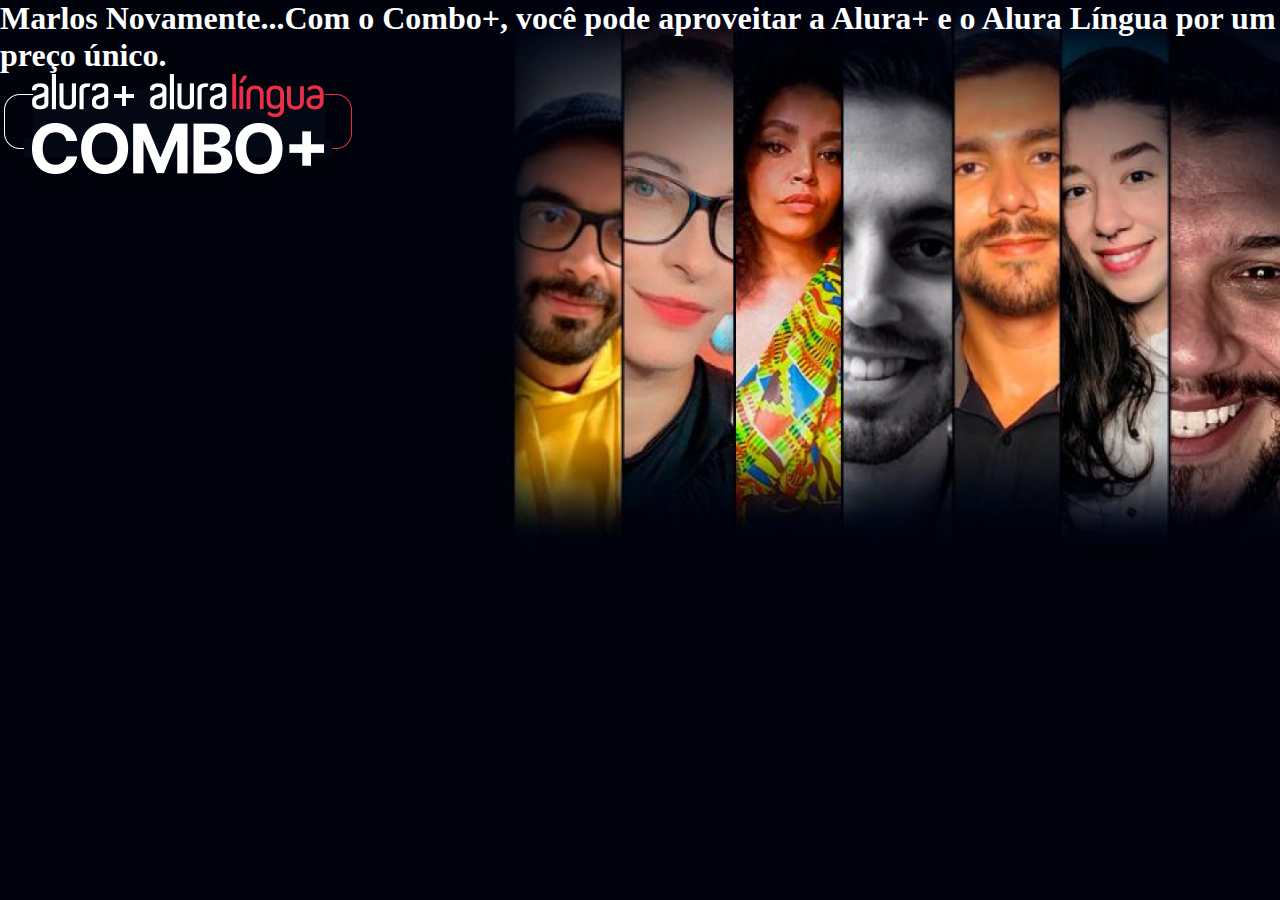
==== page/index.html @ 713e956b "config: Adcionando devcontainer" ====
<!DOCTYPE html>
<html>

<head>
    <title>Aura Plus</title>
    <meta charset="UTF-8">
    <meta name="viewport" content="width=device-width, initial-scale=1.0">
    <link rel="stylesheet" type="text/css" href="styles.css">
</head>

<body>
    <section class="container principal">
        <h1>Marlos Novamente...Com o Combo+, você pode aproveitar a Alura+ e o Alura Língua por um preço único.</h1>
        <img src="img/Combo.png" alt="O combo+ é a junção do alura+ e alura língua ">
    </section>
</body>
---- page/styles.css ----
:root{
    --branco-principal: #ffffff;
    --cinza-segundario: #C0C0C0;
    --botao-azul: #167BF7;
    --cor-de-fundo: #00030C;
}

body{
    background-color: var(--cor-de-fundo);
    color: var(--branco-principal);
}

* {
    margin: 0;
    padding: 0;
    box-sizing: border-box;
}

.principal{
    background-image: url("img/Background.png");
    background-repeat: no-repeat;
    background-size: contain;
}

.container{
    height: 100vh;
}
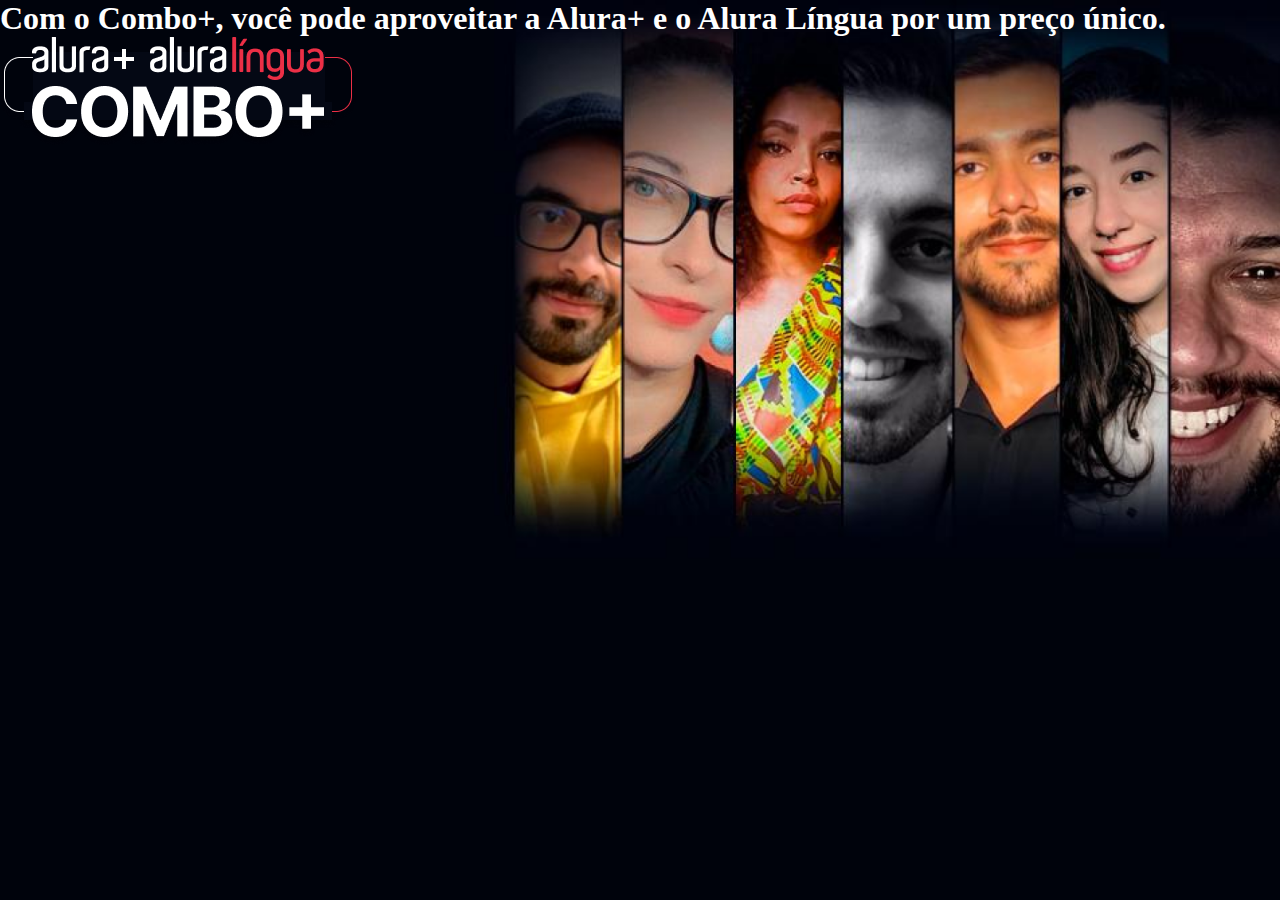
==== commit a353d8fc: "config: ajuste de config. do devcontainer" ====
--- a/page/index.html
+++ b/page/index.html
@@ -10,7 +10,7 @@
 
 <body>
     <section class="container principal">
-        <h1>Marlos Novamente...Com o Combo+, você pode aproveitar a Alura+ e o Alura Língua por um preço único.</h1>
+        <h1>Com o Combo+, você pode aproveitar a Alura+ e o Alura Língua por um preço único.</h1>
         <img src="img/Combo.png" alt="O combo+ é a junção do alura+ e alura língua ">
     </section>
 </body>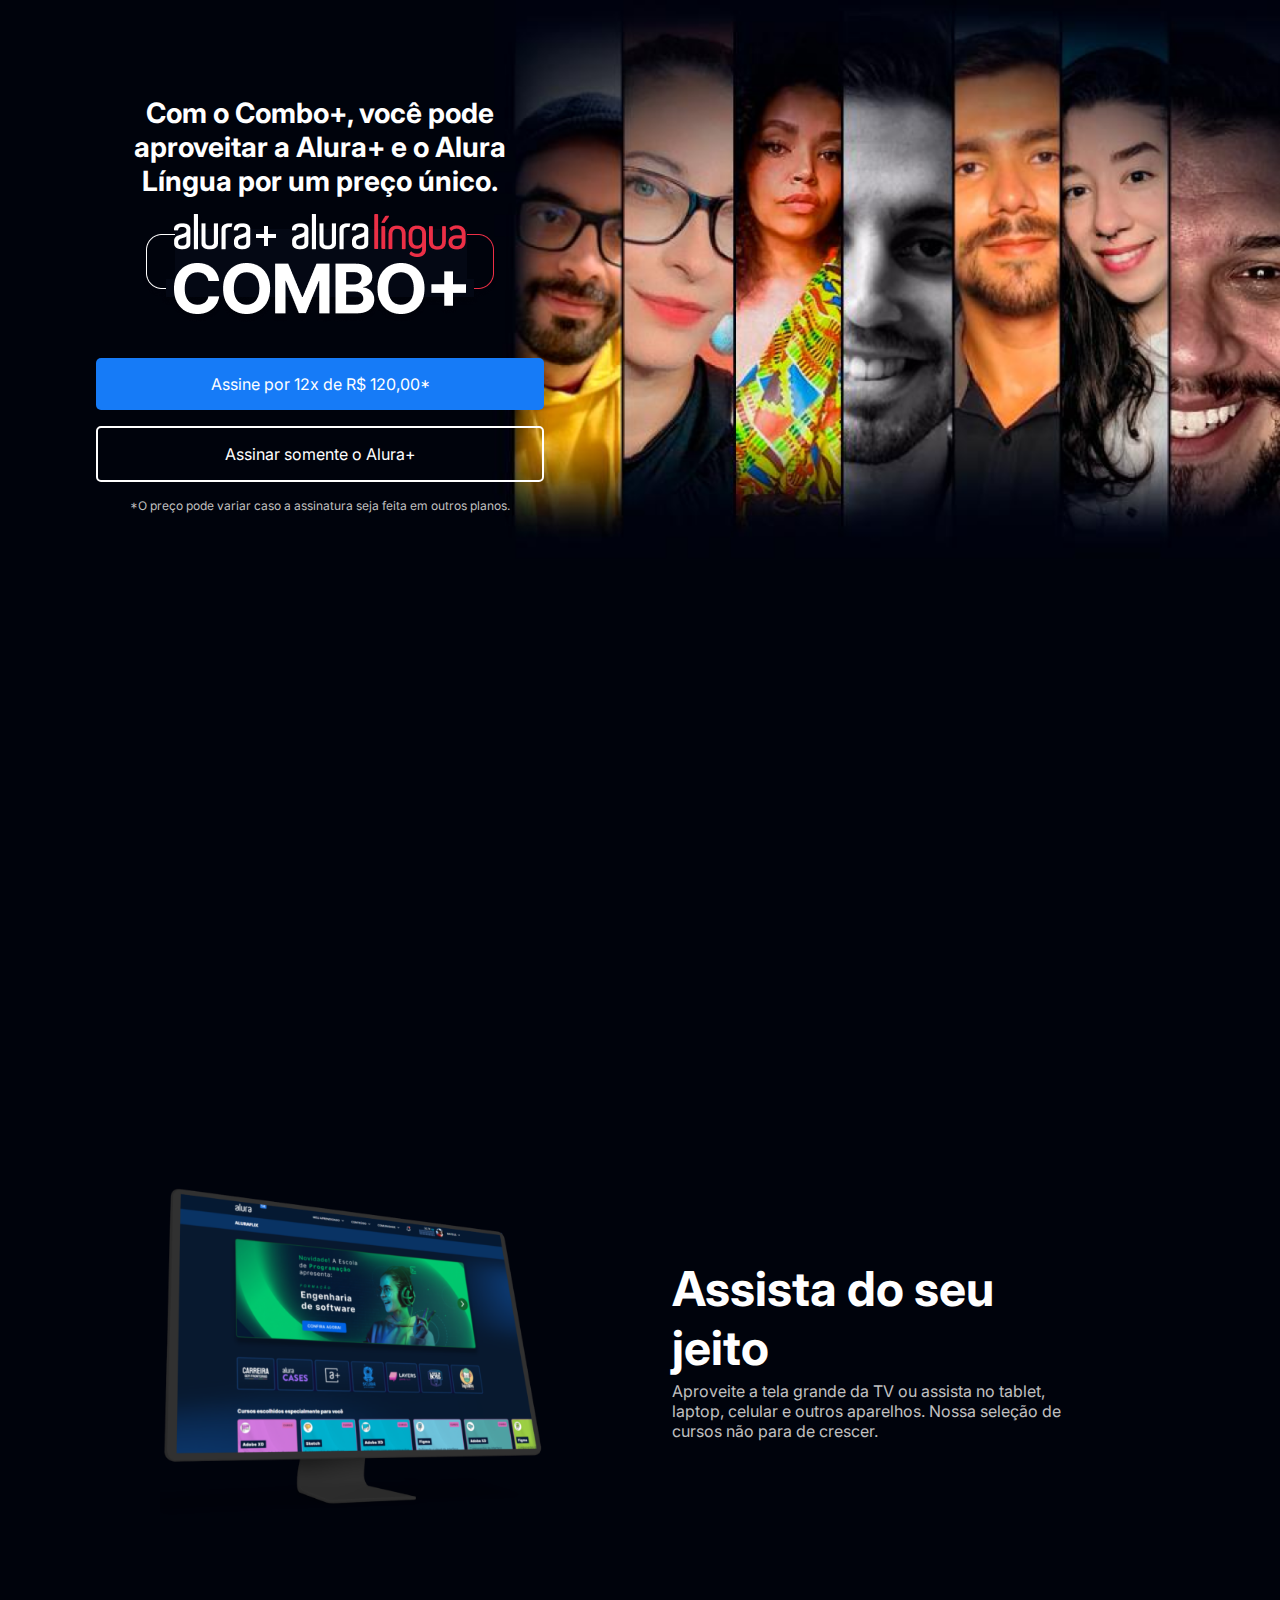
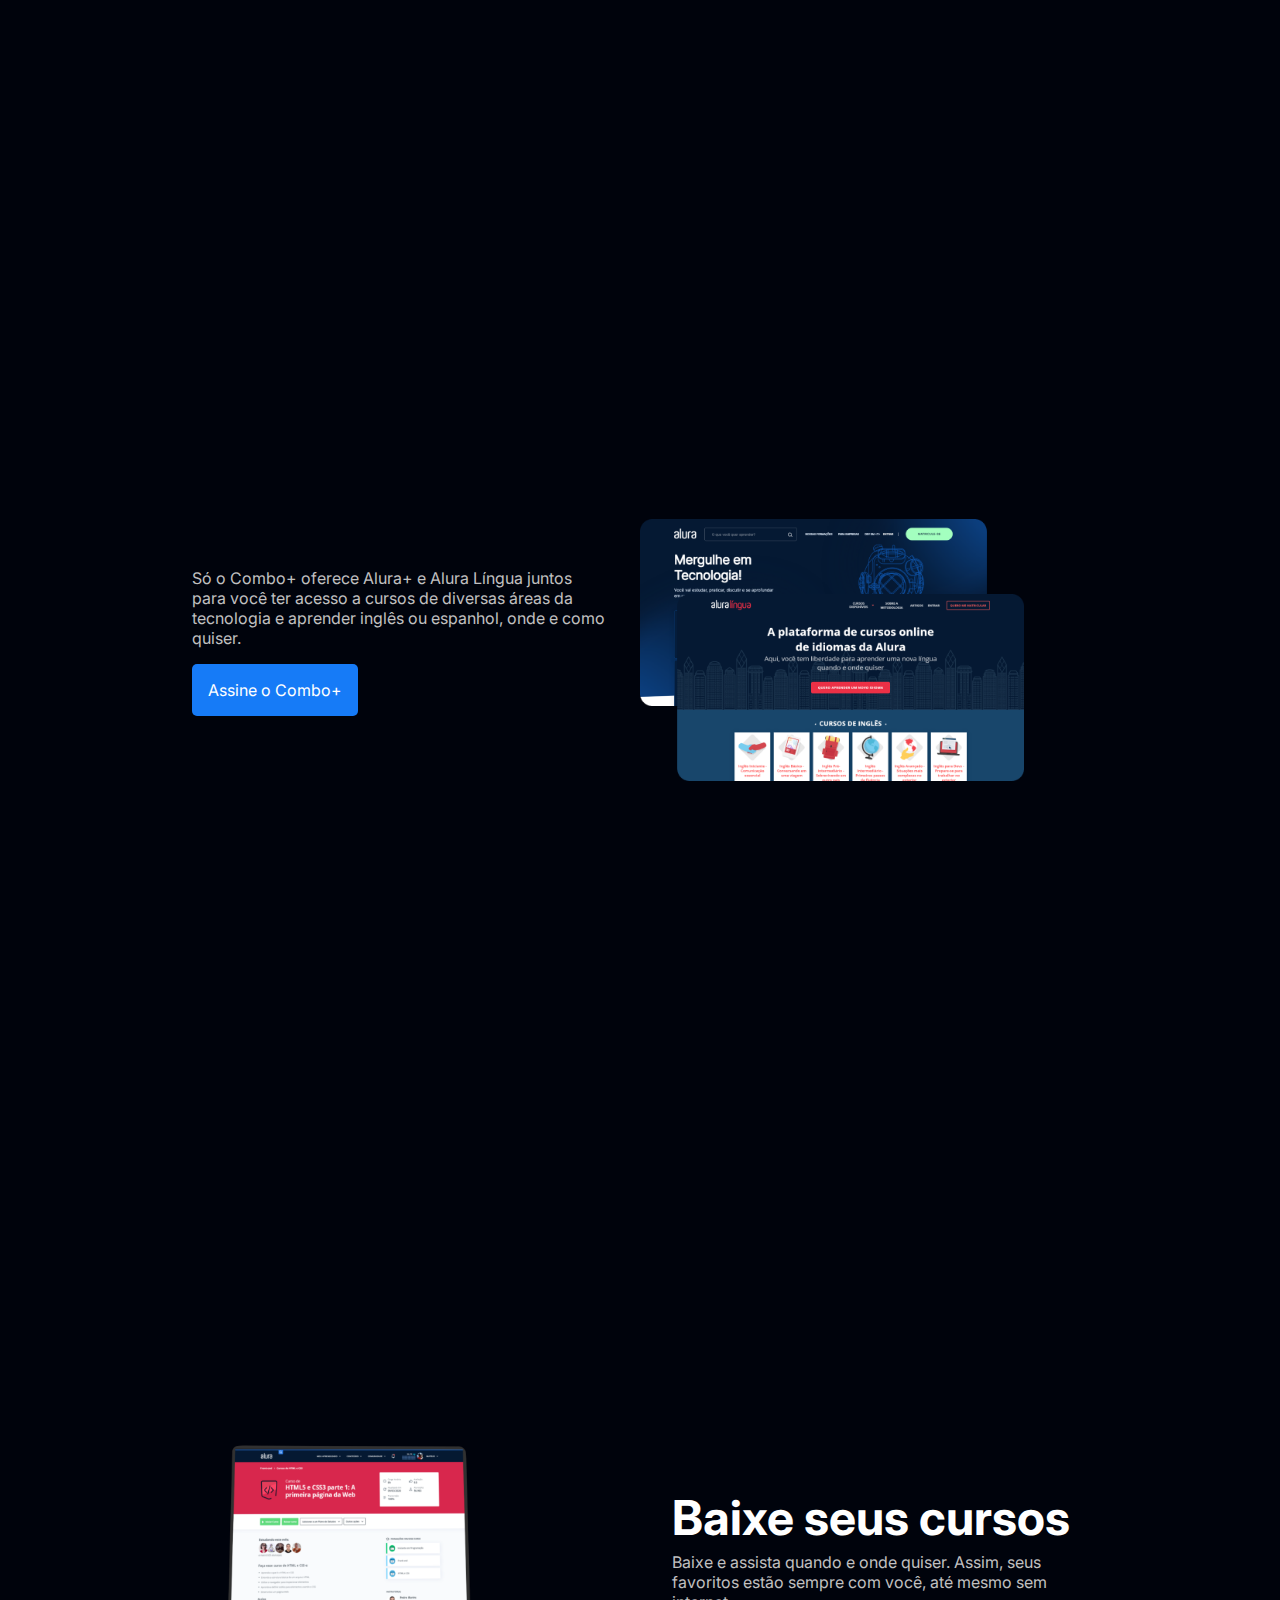
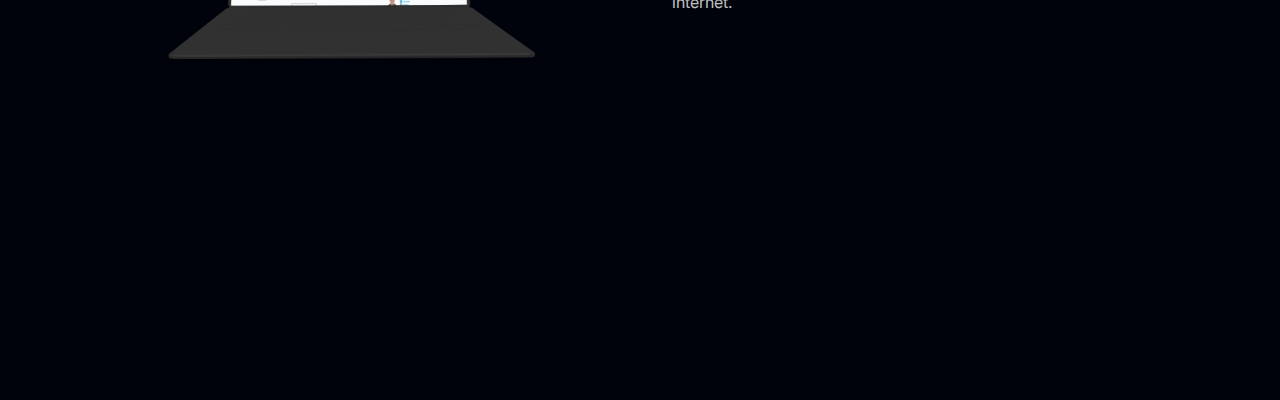
==== commit 51b9553d: "Implementações das sessões do site." ====
--- a/page/index.html
+++ b/page/index.html
@@ -6,11 +6,45 @@
     <meta charset="UTF-8">
     <meta name="viewport" content="width=device-width, initial-scale=1.0">
     <link rel="stylesheet" type="text/css" href="styles.css">
+    <link rel="preconnect" href="https://fonts.googleapis.com">
+    <link rel="preconnect" href="https://fonts.gstatic.com" crossorigin>
+    <link href="https://fonts.googleapis.com/css2?family=Inter:wght@400;700&display=swap" rel="stylesheet">
 </head>
 
 <body>
     <section class="container principal">
-        <h1>Com o Combo+, você pode aproveitar a Alura+ e o Alura Língua por um preço único.</h1>
-        <img src="img/Combo.png" alt="O combo+ é a junção do alura+ e alura língua ">
+        <div class="container__caixa">
+            <h1 class="container__titulo">Com o Combo+, você pode aproveitar a Alura+ e o Alura Língua por um preço único.</h1>
+            <img src="img/Combo.png" class="container__imagem" alt="O combo+ é a junção do alura+ e alura língua ">
+            <a href="www.alura.com.br" class="container__botao">Assine por 12x de R$ 120,00*</a>
+            <a href="www.alura.com.br" class="container__botao botao_secundario">Assinar somente o Alura+</a>
+            <p class="container__aviso">*O preço pode variar caso a assinatura seja feita em outros planos.</p>
+        </div>
     </section>
+    <section class="container secundario">
+        <img src="img/Plataformas.png" class="secundario__imagem" alt="Um monitor e um celular com o alura plus aberto">
+        <div class="container__descricao">
+            <h2 class="descricao__titulo">Assista do seu jeito</h2>
+            <p class="descricao__texto">
+                Aproveite a tela grande da TV ou assista no tablet, laptop, celular e outros aparelhos. Nossa seleção de cursos não para de crescer.
+        </div>
+    </section>
+    <section class="container secundario">
+        <div class="container__descricao">
+            <p class="descricao__texto">
+                Só o Combo+ oferece Alura+ e Alura Língua juntos para você ter acesso a cursos de diversas áreas da tecnologia e aprender inglês ou espanhol, onde e como quiser.
+            </p>
+            <a href="www.alura.com.br" class="container__botao secundario__botao">Assine o Combo+</a>
+        </div>
+        <img src="img/Telas.png" class="secundario__imagem" alt="Telas da alura+ e da alura linguas">
+    </section>
+    <section class="container secundario">
+        <img src="img/Notebook.png" class="secundario__imagem" alt="Notebook aberto na plataforma alura+">
+        <div class="container__descricao">
+            <h2 class="descricao__titulo">Baixe seus cursos</h2>
+            <p class="descricao__texto">
+                Baixe e assista quando e onde quiser. Assim, seus favoritos estão sempre com você, até mesmo sem internet.
+            </p>
+        </div>
+        
 </body>--- a/page/styles.css
+++ b/page/styles.css
@@ -3,11 +3,15 @@
     --cinza-segundario: #C0C0C0;
     --botao-azul: #167BF7;
     --cor-de-fundo: #00030C;
+    --fonte-principal: 'Inter';
 }
 
 body{
     background-color: var(--cor-de-fundo);
     color: var(--branco-principal);
+    font-family: var(--fonte-principal);
+    font-size: 16px;
+    font-weight: 400;
 }
 
 * {
@@ -20,8 +24,73 @@
     background-image: url("img/Background.png");
     background-repeat: no-repeat;
     background-size: contain;
+    align-items: top;
+    text-align: center;
 }
 
 .container{
     height: 100vh;
+    display: grid;
+    grid-template-columns: 50% 50%;
+}
+
+.container__titulo{
+    font-size: 28px;
+    font-weight: 700;
+}
+.container__botao{
+    background-color: var(--botao-azul);
+    border-radius: 5px;
+    padding: 1em;
+    color: var(--branco-principal);
+    display: block;
+    text-decoration: none;
+    margin-bottom: 1em;
+}
+
+.container__caixa{
+    margin: 6em 6em;
+}
+
+.botao_secundario{
+    background-color: transparent;
+    border: 2px solid var(--branco-principal);
+}
+
+.container__aviso{
+    font-size: 12px;
+    color: var(--cinza-segundario);
+}
+
+.container__imagem{
+    margin: 1em 0 2em 0;
+}
+
+.secundario__imagem{
+    width: 80%;
+}
+
+.secundario{
+    align-items: center;
+    margin: 0 10em;
+}
+
+.descricao__titulo{
+    font-size: 48px;
+    font-weight: 700;
+    color: var(--branco-principal);
+    margin-bottom: 0.1em;
+}
+
+.descricao__texto{
+    color: var(--cinza-segundario);
+}
+
+.secundario__botao{
+    display: inline-block;
+    margin-top: 1em;
+}
+
+.container__descricao{
+    padding: 2em;
 }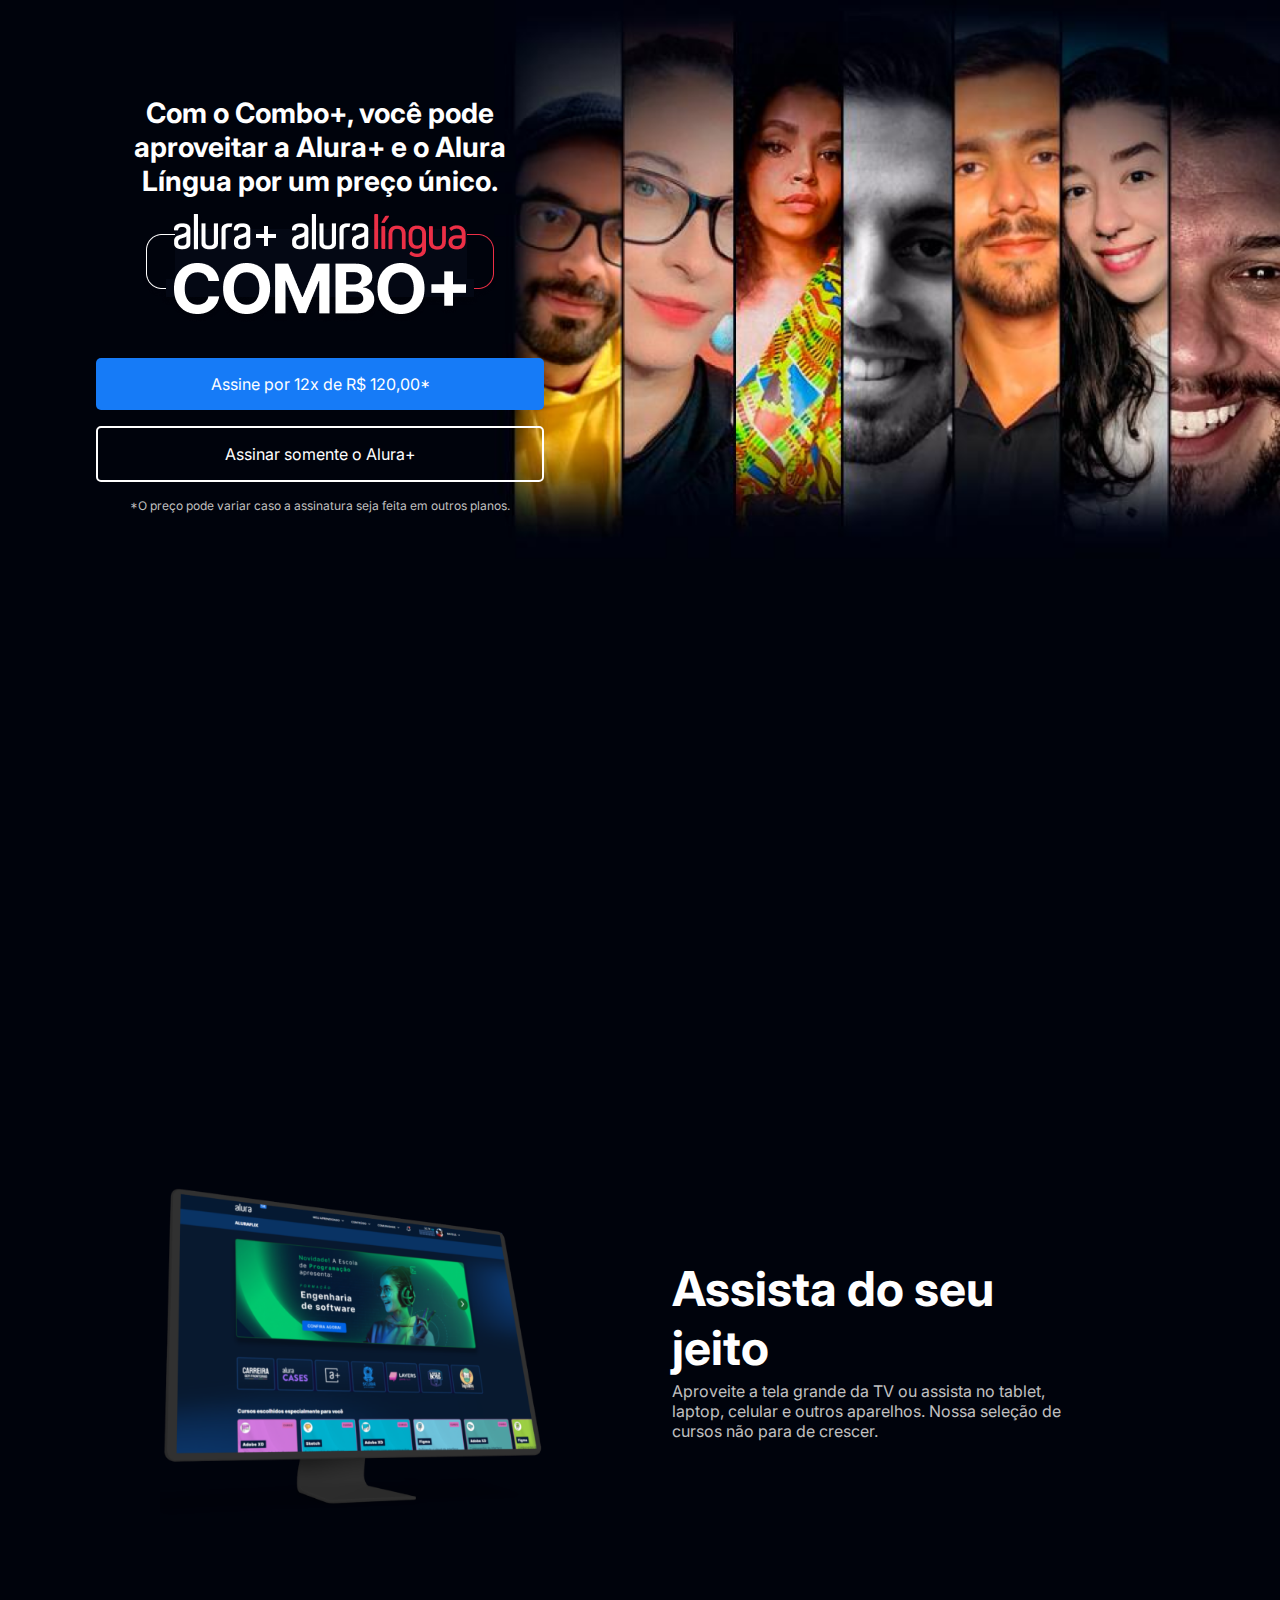
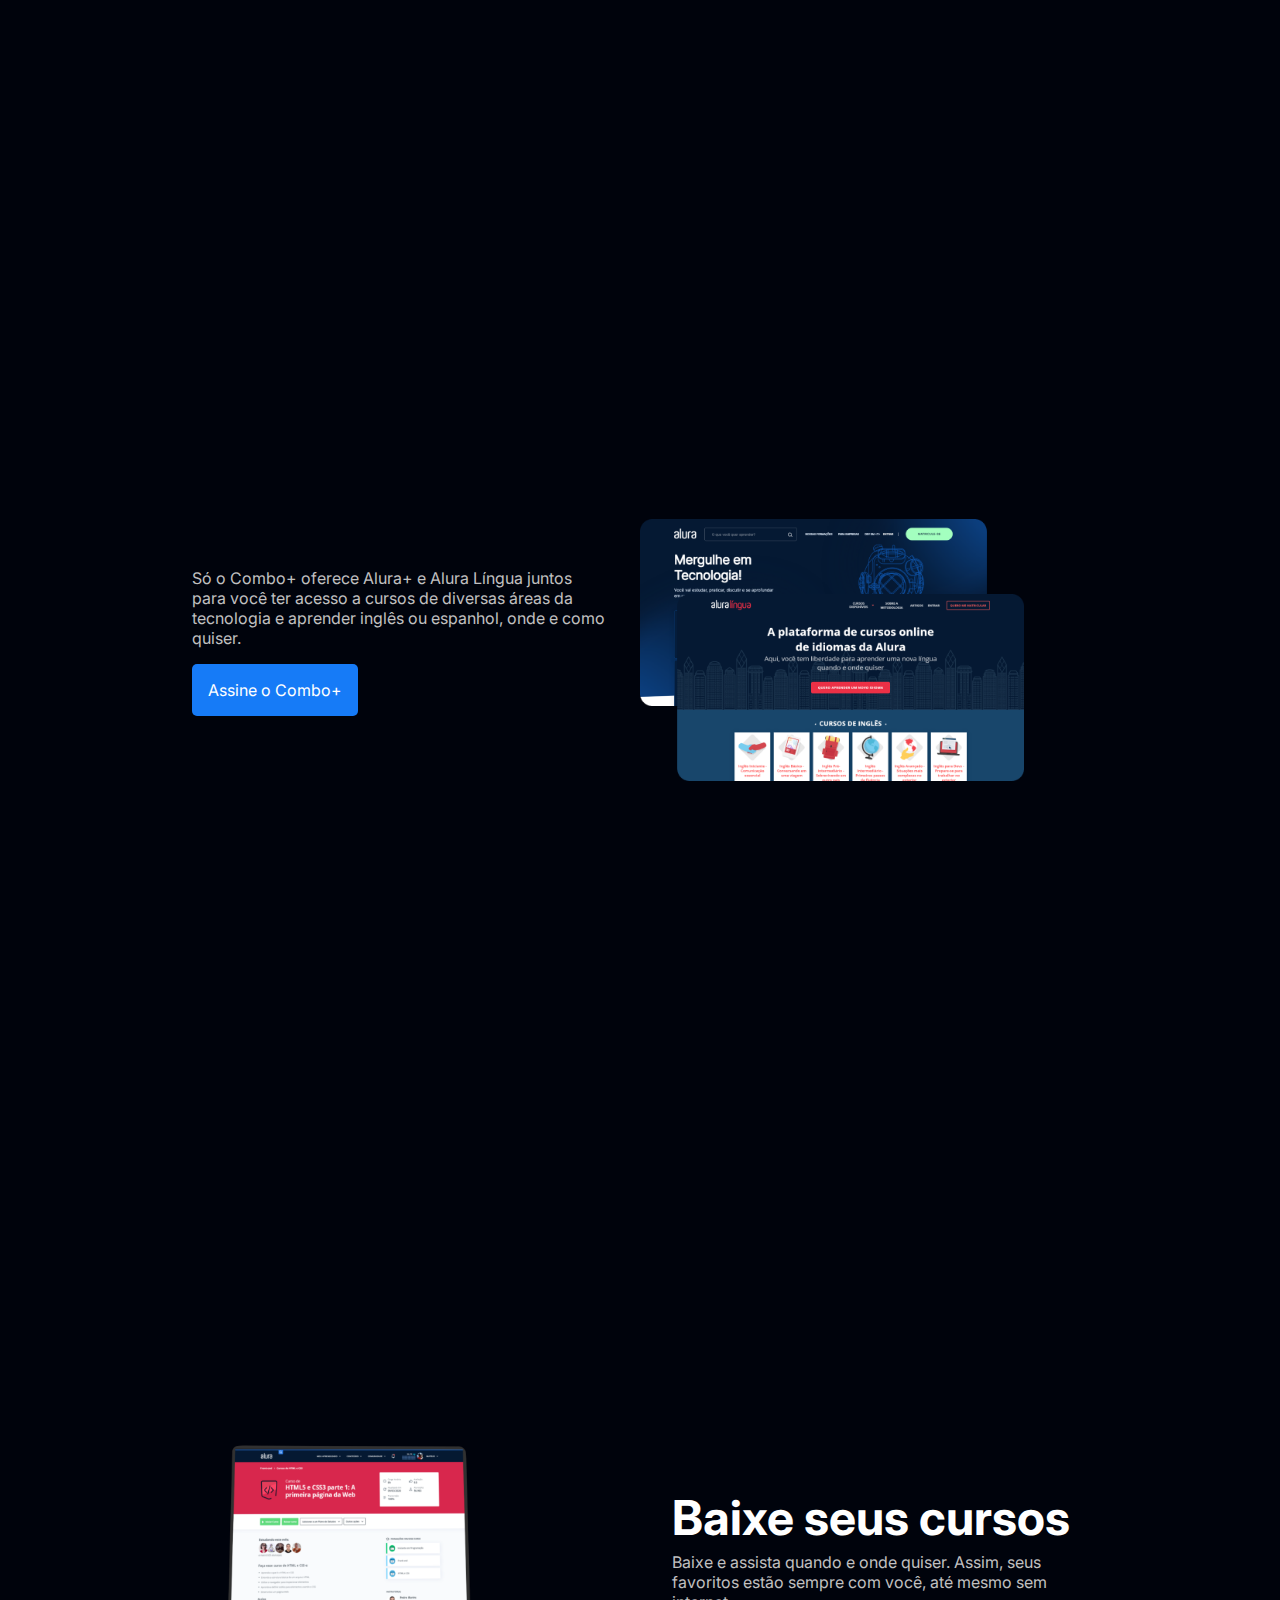
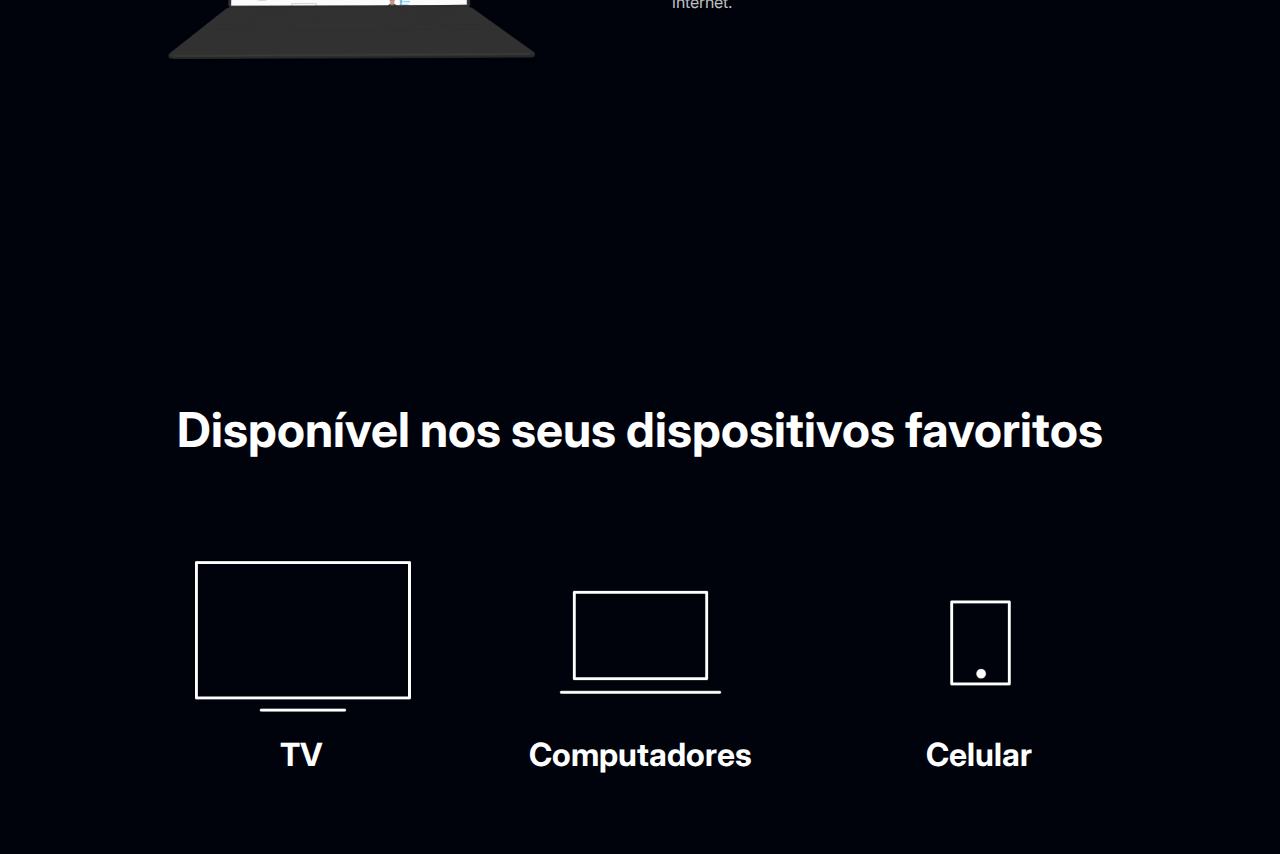
==== commit b341dbdd: "implementada a sessão de lista de dispositivos" ====
--- a/page/index.html
+++ b/page/index.html
@@ -46,5 +46,23 @@
                 Baixe e assista quando e onde quiser. Assim, seus favoritos estão sempre com você, até mesmo sem internet.
             </p>
         </div>
+    </section>
+    <section class="dispositivos">
+        <h2 class="dispositivos__titulo">Disponível nos seus dispositivos favoritos</h2>
+        <ul class="dispositivos__lista">
+            <li>
+                <img src="img/tv.png" alt="Icono de televisão">
+                <h3 class="lista__item">TV</h3>
+            </li>
+            <li>
+                <img src="img/computador.png" alt="Icono de computador">
+                <h3 class="lista__item">Computadores</h3>
+            </li>
+            <li>
+                <img src="img/celular.png" alt="Icono de celular">
+                <h3 class="lista__item">Celular</h3>
+            </li>
+        </ul>
+    </section>
         
 </body>--- a/page/styles.css
+++ b/page/styles.css
@@ -93,4 +93,25 @@
 
 .container__descricao{
     padding: 2em;
-}+}
+
+.dispositivos{
+    text-align: center;
+}
+
+.dispositivos__lista{
+    display: flex;
+    justify-content: center;
+    list-style-type: none;
+    margin: 5em 0;
+}
+
+.dispositivos__titulo{
+    font-size: 48px;
+    color: var(--branco-principal);
+}
+
+.lista__item{
+    font-size: 32px;
+    color: var(--branco-principal);
+}
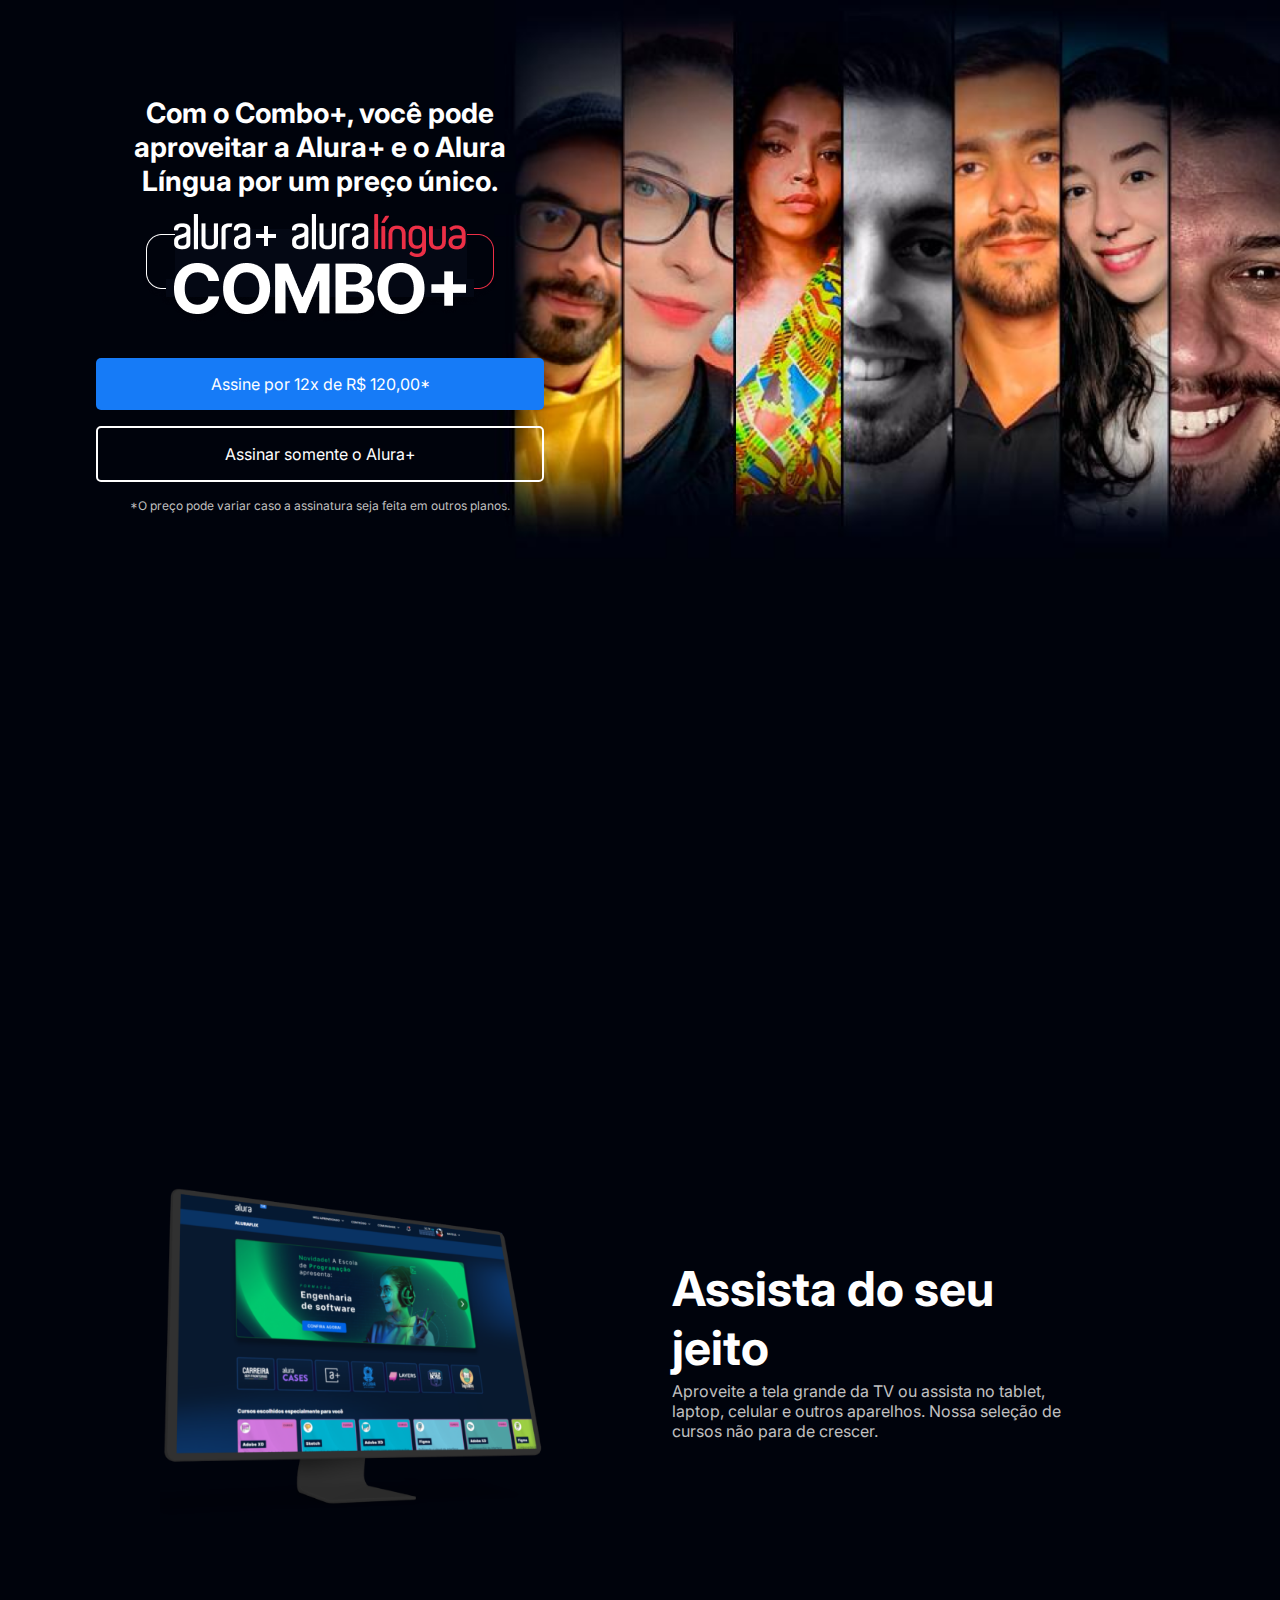
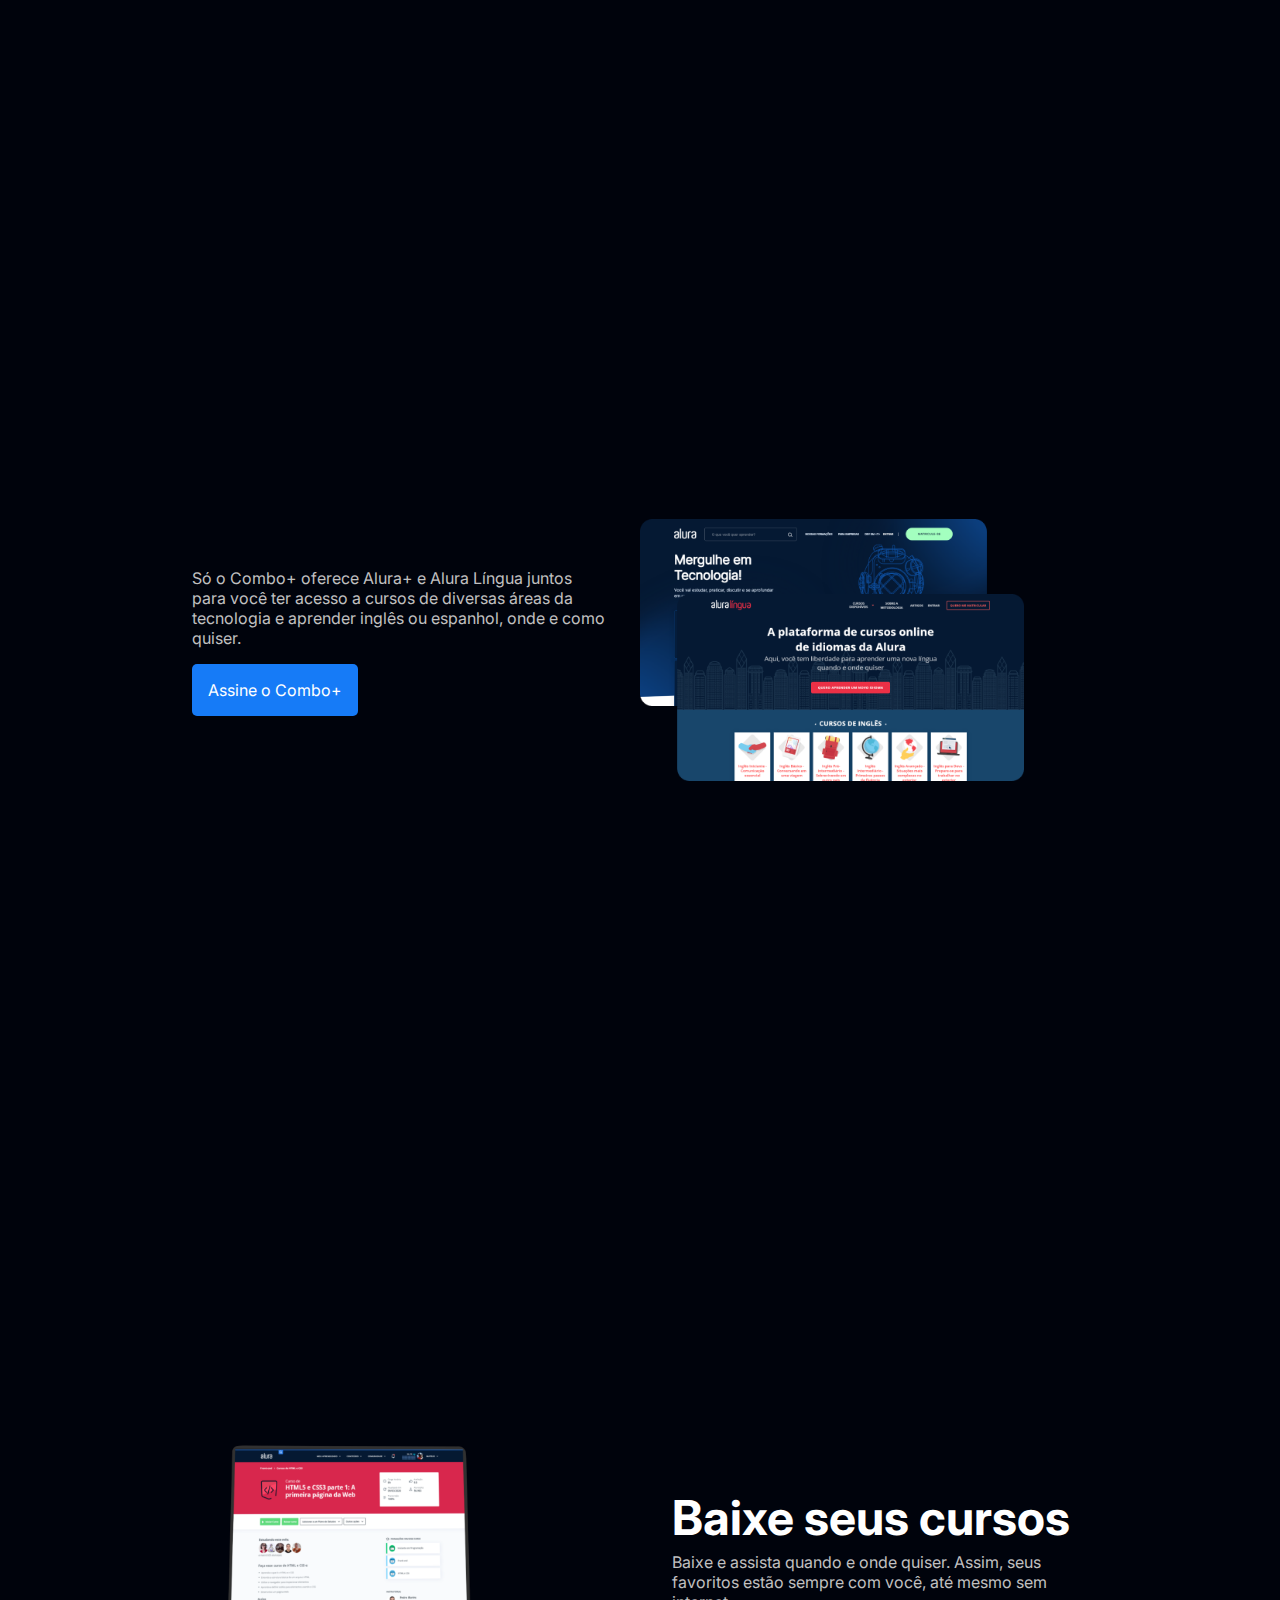
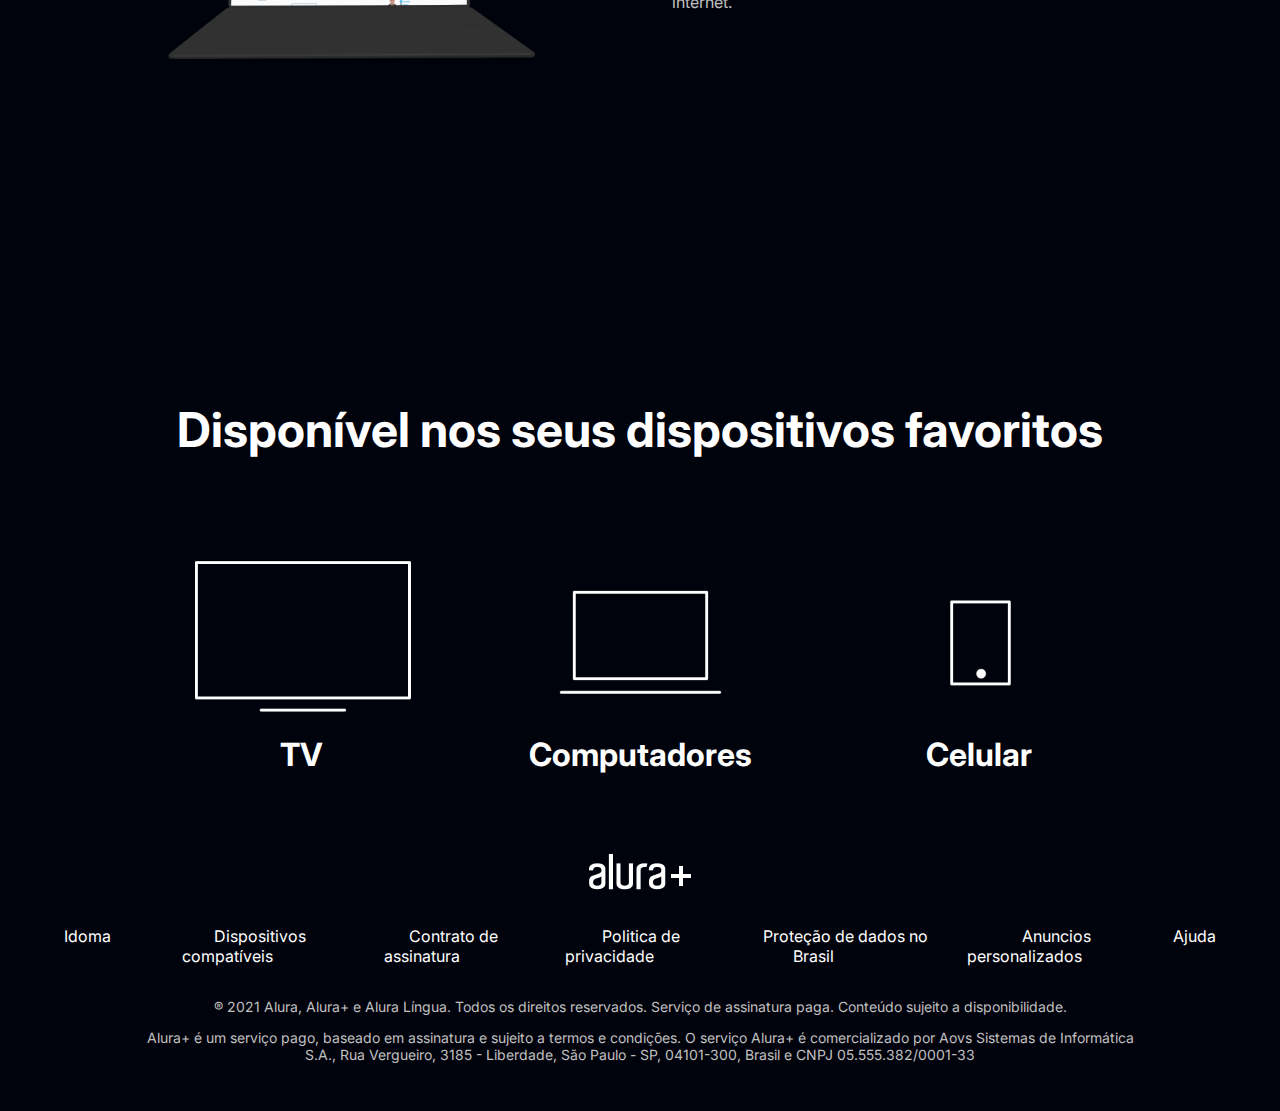
==== commit 5201ddf4: "implementada a sessão de lista de dispositivos" ====
--- a/page/index.html
+++ b/page/index.html
@@ -65,4 +65,32 @@
         </ul>
     </section>
         
+    <footer class="rodape">
+        <img class="rodape__logo" src="img/Logo.png" alt="Logo da alura+">
+        <ul class="rodape__lista">
+            <li class="lista__link">
+                <a href="#">Idoma</a>
+            </li>
+            <li class="lista__link">
+                <a href="#">Dispositivos compatíveis</a>
+            </li>
+            <li class="lista__link">
+                <a href="#">Contrato de assinatura</a>
+            </li>
+            <li class="lista__link">
+                <a href="#">Politica de privacidade</a>
+            </li>
+            <li class="lista__link">
+                <a href="#">Proteção de dados no Brasil</a>
+            </li>
+            <li class="lista__link">
+                <a href="#">Anuncios personalizados</a>
+            </li>
+            <li class="lista__link">
+                <a href="#">Ajuda</a>
+            </li>
+        </ul>
+        <p class="rodape__texto">® 2021 Alura, Alura+ e Alura Língua. Todos os direitos reservados. Serviço de assinatura paga. Conteúdo sujeito a disponibilidade.</p>
+        <p class="rodape__texto">Alura+ é um serviço pago, baseado em assinatura e sujeito a termos e condições. O serviço Alura+ é comercializado por Aovs Sistemas de Informática S.A., Rua Vergueiro, 3185 - Liberdade, São Paulo - SP, 04101-300, Brasil e CNPJ 05.555.382/0001-33</p>
+    </footer>
 </body>--- a/page/styles.css
+++ b/page/styles.css
@@ -115,3 +115,31 @@
     font-size: 32px;
     color: var(--branco-principal);
 }
+
+.rodape{
+    text-align: center;
+}
+
+.rodape__lista{
+    display: flex;
+    justify-content: center;
+    list-style-type: none;
+    margin: 2em 2em;
+}
+
+.lista__link a{
+    font-size: 16px;
+    color: var(--branco-principal);
+    text-decoration: none;
+    margin: 0 2em;
+}
+
+.rodape__texto{
+    font-size: 14px;
+    color: var(--cinza-segundario);
+    margin: 1em 10em;
+}
+
+.rodape{
+    margin-bottom: 3em;
+}